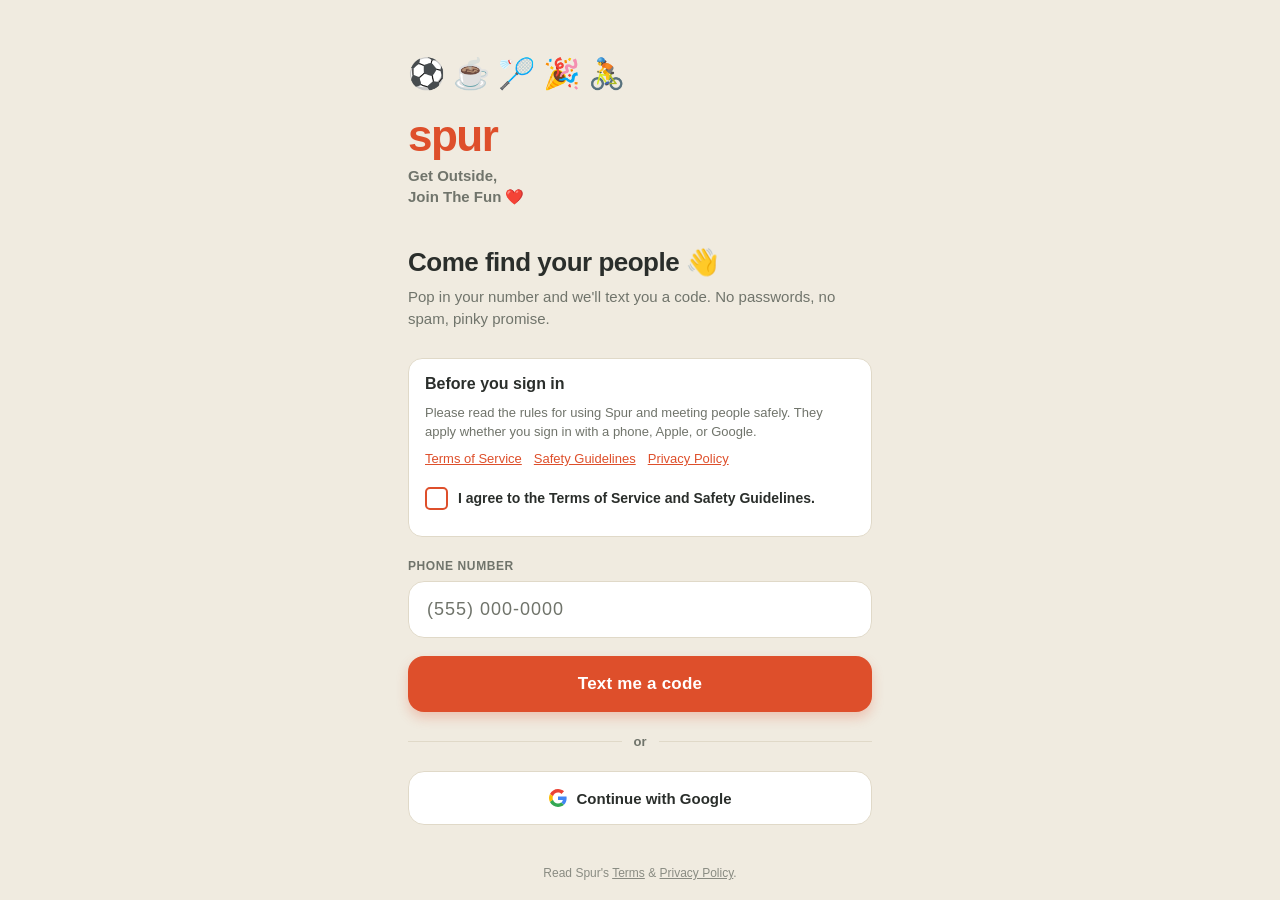
==== index.html @ 0bd5817c "Web: chat typing indicator, faster messages" ====
<!DOCTYPE html>
<html lang="en">
  <head>
    <meta charset="utf-8" />
    <meta http-equiv="X-UA-Compatible" content="IE=edge" />
    <meta name="viewport" content="width=device-width, initial-scale=1, shrink-to-fit=no" />
    <title>Spur — get outside, join the fun.</title>
    <meta name="description" content="The Spur app in your browser: real plans happening near you in Toronto tonight. Log in to join one or start your own." />
    <meta name="robots" content="noindex" />
    <link rel="canonical" href="https://spur.surf/" />
    <meta property="og:title" content="Spur — get outside, join the fun." />
    <meta property="og:description" content="The Spur app in your browser: real plans happening near you in Toronto tonight." />
    <meta property="og:type" content="website" />
    <meta property="og:site_name" content="Spur" />
    <meta property="og:url" content="https://app.spur.surf/" />
    <meta property="og:image" content="https://spur.surf/assets/og.png" />
    <meta property="og:image:width" content="1200" />
    <meta property="og:image:height" content="630" />
    <meta name="twitter:card" content="summary_large_image" />
    <meta name="twitter:image" content="https://spur.surf/assets/og.png" />
    <meta name="theme-color" content="#F0EBE0" />
    <meta name="color-scheme" content="light dark" />
    <link rel="apple-touch-icon" href="https://spur.surf/assets/icon.png" />
    <link rel="manifest" href="/manifest.json" />
    <!-- The `react-native-web` recommended style reset: https://necolas.github.io/react-native-web/docs/setup/#root-element -->
    <style id="expo-reset">
      /* These styles make the body full-height */
      html,
      body {
        height: 100%;
      }
      /* These styles disable body scrolling if you are using <ScrollView> */
      body {
        overflow: hidden;
      }
      /* These styles make the root element full-height */
      #root {
        display: flex;
        height: 100%;
        flex: 1;
      }
    </style>
  <link rel="preload" href="/_expo/static/css/web-ecd416c0ff59b5f738c89060514a6fd4.css" as="style"><link rel="stylesheet" href="/_expo/static/css/web-ecd416c0ff59b5f738c89060514a6fd4.css"><link rel="icon" href="/favicon.ico" /></head>

  <body>
    <!-- Use static rendering with Expo Router to support running without JavaScript. -->
    <noscript>
      You need to enable JavaScript to run this app.
    </noscript>
    <!-- The root element for your Expo app. -->
    <div id="root"></div>
  <script src="/_expo/static/js/web/entry-fb945406d03c5f953abf886464cfcf22.js" defer></script>
</body>
</html>
---- _expo/static/css/web-ecd416c0ff59b5f738c89060514a6fd4.css ----
*,:before,:after{--tw-border-spacing-x:0;--tw-border-spacing-y:0;--tw-translate-x:0;--tw-translate-y:0;--tw-rotate:0;--tw-skew-x:0;--tw-skew-y:0;--tw-scale-x:1;--tw-scale-y:1;--tw-pan-x: ;--tw-pan-y: ;--tw-pinch-zoom: ;--tw-scroll-snap-strictness:proximity;--tw-gradient-from-position: ;--tw-gradient-via-position: ;--tw-gradient-to-position: ;--tw-ordinal: ;--tw-slashed-zero: ;--tw-numeric-figure: ;--tw-numeric-spacing: ;--tw-numeric-fraction: ;--tw-ring-inset: ;--tw-ring-offset-width:0px;--tw-ring-offset-color:#fff;--tw-ring-color:#3b82f680;--tw-ring-offset-shadow:0 0 #0000;--tw-ring-shadow:0 0 #0000;--tw-shadow:0 0 #0000;--tw-shadow-colored:0 0 #0000;--tw-blur: ;--tw-brightness: ;--tw-contrast: ;--tw-grayscale: ;--tw-hue-rotate: ;--tw-invert: ;--tw-saturate: ;--tw-sepia: ;--tw-drop-shadow: ;--tw-backdrop-blur: ;--tw-backdrop-brightness: ;--tw-backdrop-contrast: ;--tw-backdrop-grayscale: ;--tw-backdrop-hue-rotate: ;--tw-backdrop-invert: ;--tw-backdrop-opacity: ;--tw-backdrop-saturate: ;--tw-backdrop-sepia: ;--tw-contain-size: ;--tw-contain-layout: ;--tw-contain-paint: ;--tw-contain-style: }::-ms-backdrop{--tw-border-spacing-x:0;--tw-border-spacing-y:0;--tw-translate-x:0;--tw-translate-y:0;--tw-rotate:0;--tw-skew-x:0;--tw-skew-y:0;--tw-scale-x:1;--tw-scale-y:1;--tw-pan-x: ;--tw-pan-y: ;--tw-pinch-zoom: ;--tw-scroll-snap-strictness:proximity;--tw-gradient-from-position: ;--tw-gradient-via-position: ;--tw-gradient-to-position: ;--tw-ordinal: ;--tw-slashed-zero: ;--tw-numeric-figure: ;--tw-numeric-spacing: ;--tw-numeric-fraction: ;--tw-ring-inset: ;--tw-ring-offset-width:0px;--tw-ring-offset-color:#fff;--tw-ring-color:#3b82f680;--tw-ring-offset-shadow:0 0 #0000;--tw-ring-shadow:0 0 #0000;--tw-shadow:0 0 #0000;--tw-shadow-colored:0 0 #0000;--tw-blur: ;--tw-brightness: ;--tw-contrast: ;--tw-grayscale: ;--tw-hue-rotate: ;--tw-invert: ;--tw-saturate: ;--tw-sepia: ;--tw-drop-shadow: ;--tw-backdrop-blur: ;--tw-backdrop-brightness: ;--tw-backdrop-contrast: ;--tw-backdrop-grayscale: ;--tw-backdrop-hue-rotate: ;--tw-backdrop-invert: ;--tw-backdrop-opacity: ;--tw-backdrop-saturate: ;--tw-backdrop-sepia: ;--tw-contain-size: ;--tw-contain-layout: ;--tw-contain-paint: ;--tw-contain-style: }::backdrop{--tw-border-spacing-x:0;--tw-border-spacing-y:0;--tw-translate-x:0;--tw-translate-y:0;--tw-rotate:0;--tw-skew-x:0;--tw-skew-y:0;--tw-scale-x:1;--tw-scale-y:1;--tw-pan-x: ;--tw-pan-y: ;--tw-pinch-zoom: ;--tw-scroll-snap-strictness:proximity;--tw-gradient-from-position: ;--tw-gradient-via-position: ;--tw-gradient-to-position: ;--tw-ordinal: ;--tw-slashed-zero: ;--tw-numeric-figure: ;--tw-numeric-spacing: ;--tw-numeric-fraction: ;--tw-ring-inset: ;--tw-ring-offset-width:0px;--tw-ring-offset-color:#fff;--tw-ring-color:#3b82f680;--tw-ring-offset-shadow:0 0 #0000;--tw-ring-shadow:0 0 #0000;--tw-shadow:0 0 #0000;--tw-shadow-colored:0 0 #0000;--tw-blur: ;--tw-brightness: ;--tw-contrast: ;--tw-grayscale: ;--tw-hue-rotate: ;--tw-invert: ;--tw-saturate: ;--tw-sepia: ;--tw-drop-shadow: ;--tw-backdrop-blur: ;--tw-backdrop-brightness: ;--tw-backdrop-contrast: ;--tw-backdrop-grayscale: ;--tw-backdrop-hue-rotate: ;--tw-backdrop-invert: ;--tw-backdrop-opacity: ;--tw-backdrop-saturate: ;--tw-backdrop-sepia: ;--tw-contain-size: ;--tw-contain-layout: ;--tw-contain-paint: ;--tw-contain-style: }*,:before,:after{box-sizing:border-box;border:0 solid #e5e7eb}:before,:after{--tw-content:""}html,:host{-webkit-text-size-adjust:100%;tab-size:4;-webkit-font-feature-settings:normal;font-feature-settings:normal;font-variation-settings:normal;-webkit-tap-highlight-color:transparent;font-family:ui-sans-serif,system-ui,sans-serif,Apple Color Emoji,Segoe UI Emoji,Segoe UI Symbol,Noto Color Emoji;line-height:1.5}body{line-height:inherit;margin:0}hr{height:0;color:inherit;border-top-width:1px}abbr:where([title]){text-decoration:underline dotted}h1,h2,h3,h4,h5,h6{font-size:inherit;font-weight:inherit}a{color:inherit;text-decoration:inherit}b,strong{font-weight:bolder}code,kbd,samp,pre{-webkit-font-feature-settings:normal;font-feature-settings:normal;font-variation-settings:normal;font-family:ui-monospace,SFMono-Regular,Menlo,Monaco,Consolas,Liberation Mono,Courier New,monospace;font-size:1em}small{font-size:80%}sub,sup{vertical-align:baseline;font-size:75%;line-height:0;position:relative}sub{bottom:-.25em}sup{top:-.5em}table{text-indent:0;border-color:inherit;border-collapse:collapse}button,input,optgroup,select,textarea{-webkit-font-feature-settings:inherit;font-feature-settings:inherit;font-variation-settings:inherit;font-family:inherit;font-size:100%;font-weight:inherit;line-height:inherit;letter-spacing:inherit;color:inherit;margin:0;padding:0}button,select{text-transform:none}button,input:where([type=button]),input:where([type=reset]),input:where([type=submit]){-webkit-appearance:button;background-color:#0000;background-image:none}:-moz-focusring{outline:auto}:-moz-ui-invalid{box-shadow:none}progress{vertical-align:baseline}::-webkit-inner-spin-button{height:auto}::-webkit-outer-spin-button{height:auto}[type=search]{-webkit-appearance:textfield;outline-offset:-2px}::-webkit-search-decoration{-webkit-appearance:none}::-webkit-file-upload-button{-webkit-appearance:button;font:inherit}summary{display:list-item}blockquote,dl,dd,h1,h2,h3,h4,h5,h6,hr,figure,p,pre{margin:0}fieldset{margin:0;padding:0}legend{padding:0}ol,ul,menu{margin:0;padding:0;list-style:none}dialog{padding:0}textarea{resize:vertical}input::-webkit-input-placeholder{opacity:1;color:#9ca3af}textarea::-webkit-input-placeholder{opacity:1;color:#9ca3af}:is(input:-ms-placeholder-shown,textarea:-ms-placeholder-shown){opacity:1;color:#9ca3af}:is(input:placeholder-shown,textarea:placeholder-shown){opacity:1;color:#9ca3af}input::-moz-placeholder{opacity:1;color:#9ca3af}textarea::-moz-placeholder{opacity:1;color:#9ca3af}input::placeholder,textarea::placeholder{opacity:1;color:#9ca3af}button,[role=button]{cursor:pointer}:disabled{cursor:default}img,svg,video,canvas,audio,iframe,embed,object{vertical-align:middle;display:block}img,video{max-width:100%;height:auto}[hidden]:where(:not([hidden=until-found])){display:none}:root{--css-interop-darkMode:class dark;--css-interop:true;--css-interop-nativewind:true}.container{width:100%}@media (width>=640px){.container{max-width:640px}}@media (width>=768px){.container{max-width:768px}}@media (width>=1024px){.container{max-width:1024px}}@media (width>=1280px){.container{max-width:1280px}}@media (width>=1536px){.container{max-width:1536px}}.visible{visibility:visible}.invisible{visibility:hidden}.static{position:static}.fixed{position:fixed}.absolute{position:absolute}.relative{position:relative}.mb-2{margin-bottom:.5rem}.ml-6{margin-left:1.5rem}.mt-1\.5{margin-top:.375rem}.mt-4{margin-top:1rem}.block{display:block}.inline{display:inline}.flex{display:flex}.grid{display:grid}.hidden{display:none}.flex-1{flex:1}.transform{-webkit-transform:translate(var(--tw-translate-x),var(--tw-translate-y))rotate(var(--tw-rotate))skewX(var(--tw-skew-x))skewY(var(--tw-skew-y))scaleX(var(--tw-scale-x))scaleY(var(--tw-scale-y));transform:translate(var(--tw-translate-x),var(--tw-translate-y))rotate(var(--tw-rotate))skewX(var(--tw-skew-x))skewY(var(--tw-skew-y))scaleX(var(--tw-scale-x))scaleY(var(--tw-scale-y))}.resize{resize:both}.flex-row{flex-direction:row}.items-center{align-items:center}.justify-center{justify-content:center}.gap-1\.5{gap:.375rem}.gap-4{gap:1rem}.rounded{border-radius:.25rem}.border{border-width:1px}.bg-background{background-color:var(--color-background)}.bg-primary{background-color:var(--color-primary)}.p-4{padding:1rem}.p-5{padding:1.25rem}.px-4{padding-left:1rem;padding-right:1rem}.px-6{padding-left:1.5rem;padding-right:1.5rem}.py-2{padding-top:.5rem;padding-bottom:.5rem}.pb-6{padding-bottom:1.5rem}.pt-8{padding-top:2rem}.text-center{text-align:center}.text-2xl{font-size:1.5rem;line-height:2rem}.text-base{font-size:1rem;line-height:1.5rem}.text-xl{font-size:1.25rem;line-height:1.75rem}.font-bold{font-weight:700}.font-semibold{font-weight:600}.uppercase{text-transform:uppercase}.italic{font-style:italic}.leading-6{line-height:1.5rem}.leading-7{line-height:1.75rem}.text-error{color:var(--color-error)}.text-foreground{color:var(--color-foreground)}.underline{text-decoration-line:underline}.outline{outline-style:solid}.filter{filter:var(--tw-blur)var(--tw-brightness)var(--tw-contrast)var(--tw-grayscale)var(--tw-hue-rotate)var(--tw-invert)var(--tw-saturate)var(--tw-sepia)var(--tw-drop-shadow)}.color-background{color:var(--color-background)}.color-border{color:var(--color-border)}.color-error{color:var(--color-error)}.color-foreground{color:var(--color-foreground)}.color-muted{color:var(--color-muted)}.color-primary{color:var(--color-primary)}.color-success{color:var(--color-success)}.color-surface{color:var(--color-surface)}.color-warning{color:var(--color-warning)}
---- _expo/static/css/web-ecd416c0ff59b5f738c89060514a6fd4.css ----
*,:before,:after{--tw-border-spacing-x:0;--tw-border-spacing-y:0;--tw-translate-x:0;--tw-translate-y:0;--tw-rotate:0;--tw-skew-x:0;--tw-skew-y:0;--tw-scale-x:1;--tw-scale-y:1;--tw-pan-x: ;--tw-pan-y: ;--tw-pinch-zoom: ;--tw-scroll-snap-strictness:proximity;--tw-gradient-from-position: ;--tw-gradient-via-position: ;--tw-gradient-to-position: ;--tw-ordinal: ;--tw-slashed-zero: ;--tw-numeric-figure: ;--tw-numeric-spacing: ;--tw-numeric-fraction: ;--tw-ring-inset: ;--tw-ring-offset-width:0px;--tw-ring-offset-color:#fff;--tw-ring-color:#3b82f680;--tw-ring-offset-shadow:0 0 #0000;--tw-ring-shadow:0 0 #0000;--tw-shadow:0 0 #0000;--tw-shadow-colored:0 0 #0000;--tw-blur: ;--tw-brightness: ;--tw-contrast: ;--tw-grayscale: ;--tw-hue-rotate: ;--tw-invert: ;--tw-saturate: ;--tw-sepia: ;--tw-drop-shadow: ;--tw-backdrop-blur: ;--tw-backdrop-brightness: ;--tw-backdrop-contrast: ;--tw-backdrop-grayscale: ;--tw-backdrop-hue-rotate: ;--tw-backdrop-invert: ;--tw-backdrop-opacity: ;--tw-backdrop-saturate: ;--tw-backdrop-sepia: ;--tw-contain-size: ;--tw-contain-layout: ;--tw-contain-paint: ;--tw-contain-style: }::-ms-backdrop{--tw-border-spacing-x:0;--tw-border-spacing-y:0;--tw-translate-x:0;--tw-translate-y:0;--tw-rotate:0;--tw-skew-x:0;--tw-skew-y:0;--tw-scale-x:1;--tw-scale-y:1;--tw-pan-x: ;--tw-pan-y: ;--tw-pinch-zoom: ;--tw-scroll-snap-strictness:proximity;--tw-gradient-from-position: ;--tw-gradient-via-position: ;--tw-gradient-to-position: ;--tw-ordinal: ;--tw-slashed-zero: ;--tw-numeric-figure: ;--tw-numeric-spacing: ;--tw-numeric-fraction: ;--tw-ring-inset: ;--tw-ring-offset-width:0px;--tw-ring-offset-color:#fff;--tw-ring-color:#3b82f680;--tw-ring-offset-shadow:0 0 #0000;--tw-ring-shadow:0 0 #0000;--tw-shadow:0 0 #0000;--tw-shadow-colored:0 0 #0000;--tw-blur: ;--tw-brightness: ;--tw-contrast: ;--tw-grayscale: ;--tw-hue-rotate: ;--tw-invert: ;--tw-saturate: ;--tw-sepia: ;--tw-drop-shadow: ;--tw-backdrop-blur: ;--tw-backdrop-brightness: ;--tw-backdrop-contrast: ;--tw-backdrop-grayscale: ;--tw-backdrop-hue-rotate: ;--tw-backdrop-invert: ;--tw-backdrop-opacity: ;--tw-backdrop-saturate: ;--tw-backdrop-sepia: ;--tw-contain-size: ;--tw-contain-layout: ;--tw-contain-paint: ;--tw-contain-style: }::backdrop{--tw-border-spacing-x:0;--tw-border-spacing-y:0;--tw-translate-x:0;--tw-translate-y:0;--tw-rotate:0;--tw-skew-x:0;--tw-skew-y:0;--tw-scale-x:1;--tw-scale-y:1;--tw-pan-x: ;--tw-pan-y: ;--tw-pinch-zoom: ;--tw-scroll-snap-strictness:proximity;--tw-gradient-from-position: ;--tw-gradient-via-position: ;--tw-gradient-to-position: ;--tw-ordinal: ;--tw-slashed-zero: ;--tw-numeric-figure: ;--tw-numeric-spacing: ;--tw-numeric-fraction: ;--tw-ring-inset: ;--tw-ring-offset-width:0px;--tw-ring-offset-color:#fff;--tw-ring-color:#3b82f680;--tw-ring-offset-shadow:0 0 #0000;--tw-ring-shadow:0 0 #0000;--tw-shadow:0 0 #0000;--tw-shadow-colored:0 0 #0000;--tw-blur: ;--tw-brightness: ;--tw-contrast: ;--tw-grayscale: ;--tw-hue-rotate: ;--tw-invert: ;--tw-saturate: ;--tw-sepia: ;--tw-drop-shadow: ;--tw-backdrop-blur: ;--tw-backdrop-brightness: ;--tw-backdrop-contrast: ;--tw-backdrop-grayscale: ;--tw-backdrop-hue-rotate: ;--tw-backdrop-invert: ;--tw-backdrop-opacity: ;--tw-backdrop-saturate: ;--tw-backdrop-sepia: ;--tw-contain-size: ;--tw-contain-layout: ;--tw-contain-paint: ;--tw-contain-style: }*,:before,:after{box-sizing:border-box;border:0 solid #e5e7eb}:before,:after{--tw-content:""}html,:host{-webkit-text-size-adjust:100%;tab-size:4;-webkit-font-feature-settings:normal;font-feature-settings:normal;font-variation-settings:normal;-webkit-tap-highlight-color:transparent;font-family:ui-sans-serif,system-ui,sans-serif,Apple Color Emoji,Segoe UI Emoji,Segoe UI Symbol,Noto Color Emoji;line-height:1.5}body{line-height:inherit;margin:0}hr{height:0;color:inherit;border-top-width:1px}abbr:where([title]){text-decoration:underline dotted}h1,h2,h3,h4,h5,h6{font-size:inherit;font-weight:inherit}a{color:inherit;text-decoration:inherit}b,strong{font-weight:bolder}code,kbd,samp,pre{-webkit-font-feature-settings:normal;font-feature-settings:normal;font-variation-settings:normal;font-family:ui-monospace,SFMono-Regular,Menlo,Monaco,Consolas,Liberation Mono,Courier New,monospace;font-size:1em}small{font-size:80%}sub,sup{vertical-align:baseline;font-size:75%;line-height:0;position:relative}sub{bottom:-.25em}sup{top:-.5em}table{text-indent:0;border-color:inherit;border-collapse:collapse}button,input,optgroup,select,textarea{-webkit-font-feature-settings:inherit;font-feature-settings:inherit;font-variation-settings:inherit;font-family:inherit;font-size:100%;font-weight:inherit;line-height:inherit;letter-spacing:inherit;color:inherit;margin:0;padding:0}button,select{text-transform:none}button,input:where([type=button]),input:where([type=reset]),input:where([type=submit]){-webkit-appearance:button;background-color:#0000;background-image:none}:-moz-focusring{outline:auto}:-moz-ui-invalid{box-shadow:none}progress{vertical-align:baseline}::-webkit-inner-spin-button{height:auto}::-webkit-outer-spin-button{height:auto}[type=search]{-webkit-appearance:textfield;outline-offset:-2px}::-webkit-search-decoration{-webkit-appearance:none}::-webkit-file-upload-button{-webkit-appearance:button;font:inherit}summary{display:list-item}blockquote,dl,dd,h1,h2,h3,h4,h5,h6,hr,figure,p,pre{margin:0}fieldset{margin:0;padding:0}legend{padding:0}ol,ul,menu{margin:0;padding:0;list-style:none}dialog{padding:0}textarea{resize:vertical}input::-webkit-input-placeholder{opacity:1;color:#9ca3af}textarea::-webkit-input-placeholder{opacity:1;color:#9ca3af}:is(input:-ms-placeholder-shown,textarea:-ms-placeholder-shown){opacity:1;color:#9ca3af}:is(input:placeholder-shown,textarea:placeholder-shown){opacity:1;color:#9ca3af}input::-moz-placeholder{opacity:1;color:#9ca3af}textarea::-moz-placeholder{opacity:1;color:#9ca3af}input::placeholder,textarea::placeholder{opacity:1;color:#9ca3af}button,[role=button]{cursor:pointer}:disabled{cursor:default}img,svg,video,canvas,audio,iframe,embed,object{vertical-align:middle;display:block}img,video{max-width:100%;height:auto}[hidden]:where(:not([hidden=until-found])){display:none}:root{--css-interop-darkMode:class dark;--css-interop:true;--css-interop-nativewind:true}.container{width:100%}@media (width>=640px){.container{max-width:640px}}@media (width>=768px){.container{max-width:768px}}@media (width>=1024px){.container{max-width:1024px}}@media (width>=1280px){.container{max-width:1280px}}@media (width>=1536px){.container{max-width:1536px}}.visible{visibility:visible}.invisible{visibility:hidden}.static{position:static}.fixed{position:fixed}.absolute{position:absolute}.relative{position:relative}.mb-2{margin-bottom:.5rem}.ml-6{margin-left:1.5rem}.mt-1\.5{margin-top:.375rem}.mt-4{margin-top:1rem}.block{display:block}.inline{display:inline}.flex{display:flex}.grid{display:grid}.hidden{display:none}.flex-1{flex:1}.transform{-webkit-transform:translate(var(--tw-translate-x),var(--tw-translate-y))rotate(var(--tw-rotate))skewX(var(--tw-skew-x))skewY(var(--tw-skew-y))scaleX(var(--tw-scale-x))scaleY(var(--tw-scale-y));transform:translate(var(--tw-translate-x),var(--tw-translate-y))rotate(var(--tw-rotate))skewX(var(--tw-skew-x))skewY(var(--tw-skew-y))scaleX(var(--tw-scale-x))scaleY(var(--tw-scale-y))}.resize{resize:both}.flex-row{flex-direction:row}.items-center{align-items:center}.justify-center{justify-content:center}.gap-1\.5{gap:.375rem}.gap-4{gap:1rem}.rounded{border-radius:.25rem}.border{border-width:1px}.bg-background{background-color:var(--color-background)}.bg-primary{background-color:var(--color-primary)}.p-4{padding:1rem}.p-5{padding:1.25rem}.px-4{padding-left:1rem;padding-right:1rem}.px-6{padding-left:1.5rem;padding-right:1.5rem}.py-2{padding-top:.5rem;padding-bottom:.5rem}.pb-6{padding-bottom:1.5rem}.pt-8{padding-top:2rem}.text-center{text-align:center}.text-2xl{font-size:1.5rem;line-height:2rem}.text-base{font-size:1rem;line-height:1.5rem}.text-xl{font-size:1.25rem;line-height:1.75rem}.font-bold{font-weight:700}.font-semibold{font-weight:600}.uppercase{text-transform:uppercase}.italic{font-style:italic}.leading-6{line-height:1.5rem}.leading-7{line-height:1.75rem}.text-error{color:var(--color-error)}.text-foreground{color:var(--color-foreground)}.underline{text-decoration-line:underline}.outline{outline-style:solid}.filter{filter:var(--tw-blur)var(--tw-brightness)var(--tw-contrast)var(--tw-grayscale)var(--tw-hue-rotate)var(--tw-invert)var(--tw-saturate)var(--tw-sepia)var(--tw-drop-shadow)}.color-background{color:var(--color-background)}.color-border{color:var(--color-border)}.color-error{color:var(--color-error)}.color-foreground{color:var(--color-foreground)}.color-muted{color:var(--color-muted)}.color-primary{color:var(--color-primary)}.color-success{color:var(--color-success)}.color-surface{color:var(--color-surface)}.color-warning{color:var(--color-warning)}
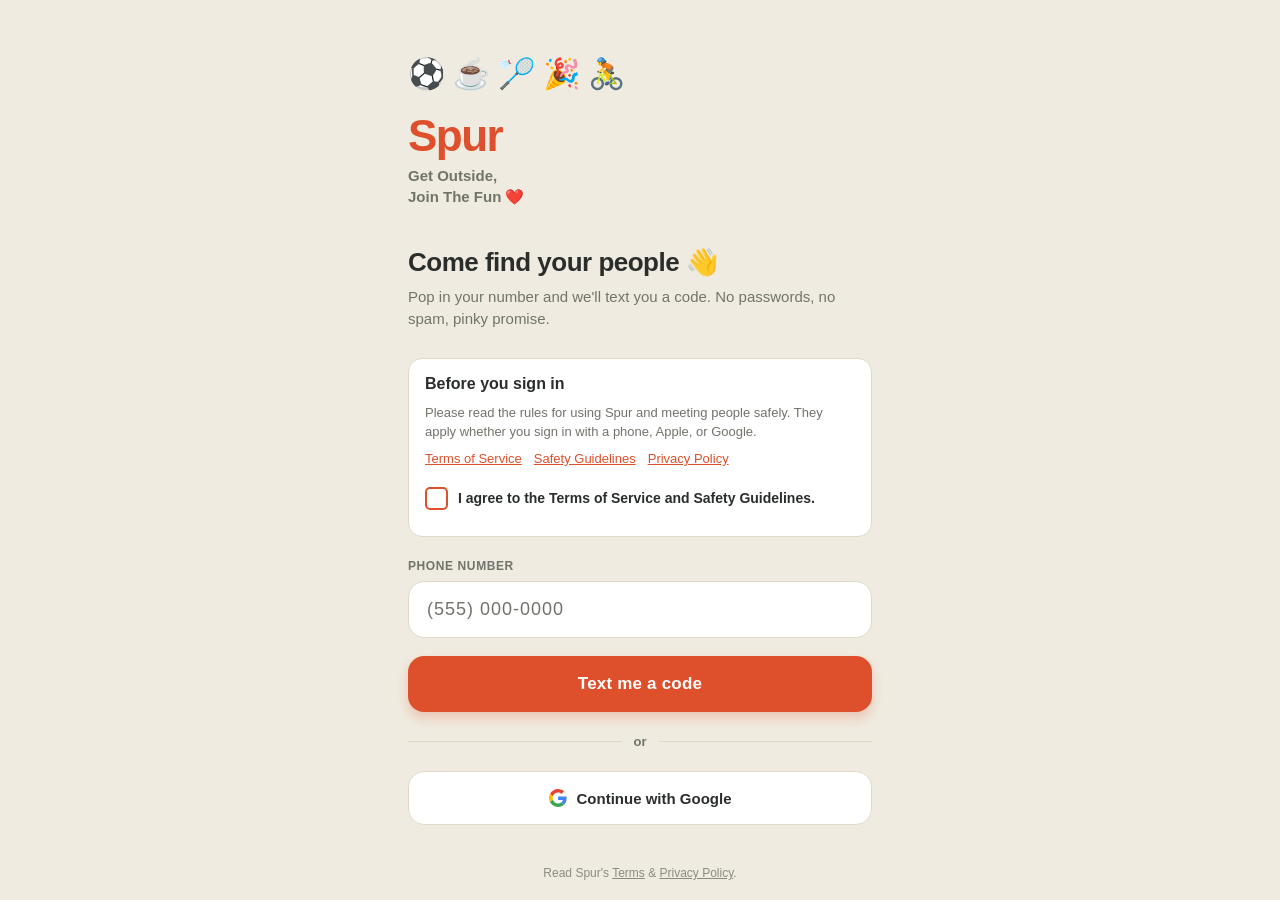
==== commit 739c9b96: "Web: capital S in Spur" ====
--- a/index.html
+++ b/index.html
@@ -49,6 +49,6 @@
     </noscript>
     <!-- The root element for your Expo app. -->
     <div id="root"></div>
-  <script src="/_expo/static/js/web/entry-fb945406d03c5f953abf886464cfcf22.js" defer></script>
+  <script src="/_expo/static/js/web/entry-2f55a9c02b7190f1675ff9e39e21bd57.js" defer></script>
 </body>
 </html>
